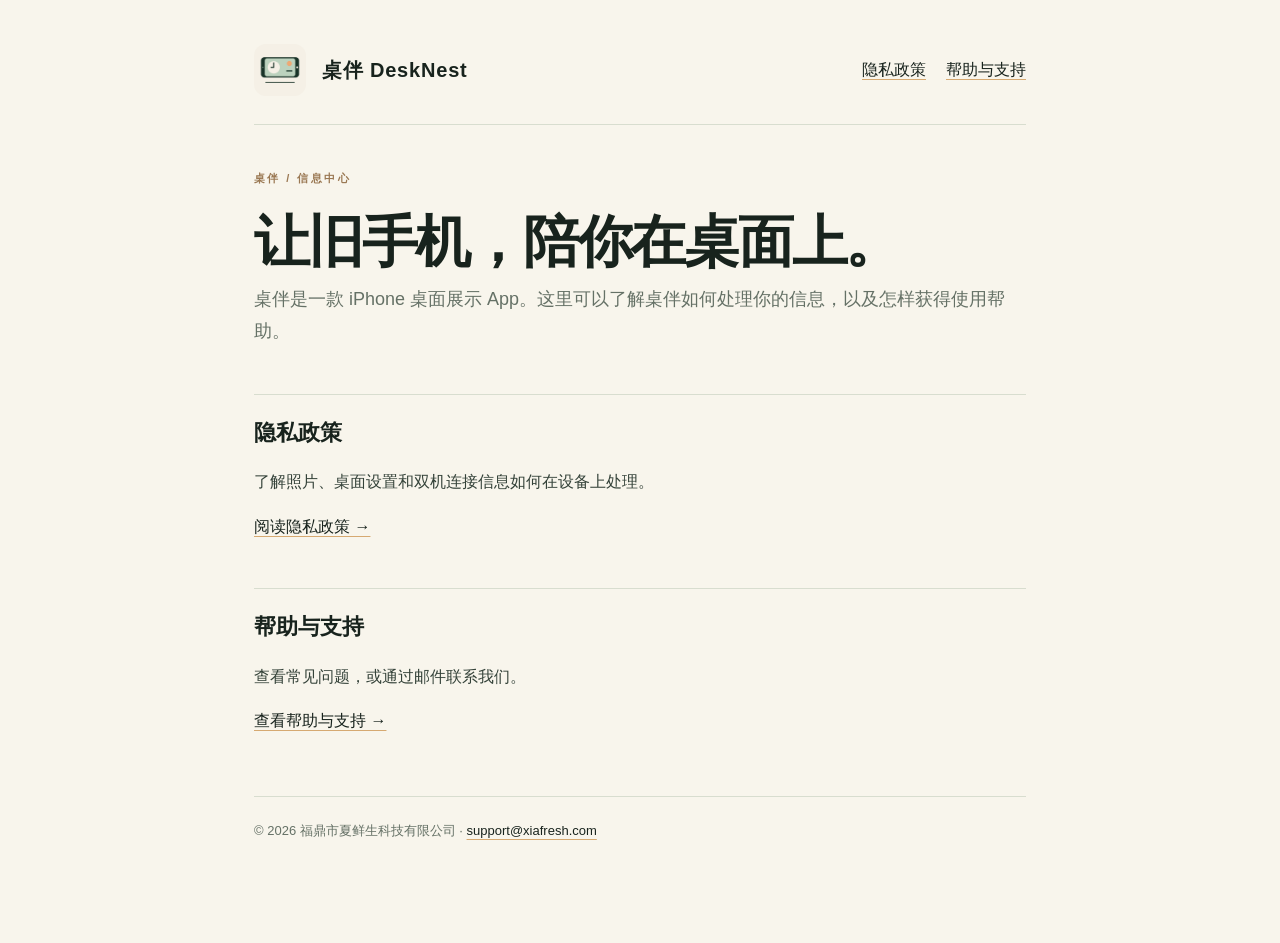
==== index.html @ d16f7873 "Publish DeskNest privacy and support pages" ====
<!doctype html>
<html lang="zh-Hans"><head><meta charset="utf-8"><meta name="viewport" content="width=device-width,initial-scale=1"><meta name="description" content="桌伴 DeskNest 隐私政策与帮助中心。"><meta name="theme-color" content="#f8f5ec"><title>桌伴 DeskNest · 隐私与支持</title><link rel="icon" type="image/png" href="icon-1024.png"><link rel="stylesheet" href="style.css"></head>
<body><main><header><img src="icon-1024.png" alt="桌伴图标"><strong>桌伴 DeskNest</strong><nav><a href="privacy.html">隐私政策</a><a href="support.html">帮助与支持</a></nav></header>
<span class="eyebrow">桌伴 / 信息中心</span><h1>让旧手机，陪你在桌面上。</h1><p class="lead">桌伴是一款 iPhone 桌面展示 App。这里可以了解桌伴如何处理你的信息，以及怎样获得使用帮助。</p>
<h2>隐私政策</h2><p>了解照片、桌面设置和双机连接信息如何在设备上处理。</p><p><a href="privacy.html">阅读隐私政策 →</a></p>
<h2>帮助与支持</h2><p>查看常见问题，或通过邮件联系我们。</p><p><a href="support.html">查看帮助与支持 →</a></p>
<footer>© 2026 福鼎市夏鲜生科技有限公司 · <a href="mailto:support@xiafresh.com">support@xiafresh.com</a></footer></main></body></html>
---- style.css ----
:root { color-scheme: light; --ink:#18231d; --muted:#657166; --paper:#f8f5ec; --line:#d8ddcf; --accent:#d6a971; }
* { box-sizing:border-box; }
html { scroll-behavior:smooth; }
body { margin:0; background:var(--paper); color:var(--ink); font:16px/1.8 -apple-system,BlinkMacSystemFont,"PingFang SC","Microsoft YaHei",sans-serif; -webkit-font-smoothing:antialiased; }
main { max-width:820px; margin:auto; padding:44px 24px 100px; }
header { display:flex; align-items:center; gap:16px; border-bottom:1px solid var(--line); padding-bottom:28px; }
header img { width:52px; height:52px; border-radius:12px; }
header strong { font-size:20px; letter-spacing:.04em; }
nav { margin-left:auto; display:flex; gap:20px; white-space:nowrap; }
a { color:var(--ink); text-decoration-color:var(--accent); text-underline-offset:4px; }
a:hover { color:#8d603c; }
a:focus-visible { outline:3px solid var(--accent); outline-offset:4px; }
.eyebrow { display:inline-block; color:#9a7853; font-size:11px; font-weight:700; letter-spacing:.22em; margin-top:44px; }
h1 { margin:16px 0 8px; font-size:clamp(38px,6vw,56px); line-height:1.2; letter-spacing:-.04em; }
h2 { margin:46px 0 12px; font-size:22px; padding-top:18px; border-top:1px solid var(--line); }
p,li { color:#344239; }
.lead { font-size:18px; color:var(--muted); margin-top:8px; }
.draft { display:inline-block; padding:5px 11px; border:1px solid #a86c42; border-radius:100px; font-size:12px; color:#8d562f; letter-spacing:.08em; margin-top:28px; }
.box { background:#ecede5; border:1px solid #e1e5d9; border-radius:18px; padding:20px 24px; margin:28px 0; }
ul,ol { padding-left:23px; }
footer { color:var(--muted); font-size:13px; border-top:1px solid var(--line); margin-top:60px; padding-top:22px; }
@media (max-width:600px) { header{align-items:flex-start;flex-wrap:wrap;gap:10px} nav{width:100%;margin-left:0;gap:22px;font-size:13px} main{padding-top:24px} .eyebrow{margin-top:32px} h2{font-size:21px} .box{padding:18px 20px} }
@media (prefers-reduced-motion:reduce) { html{scroll-behavior:auto} }
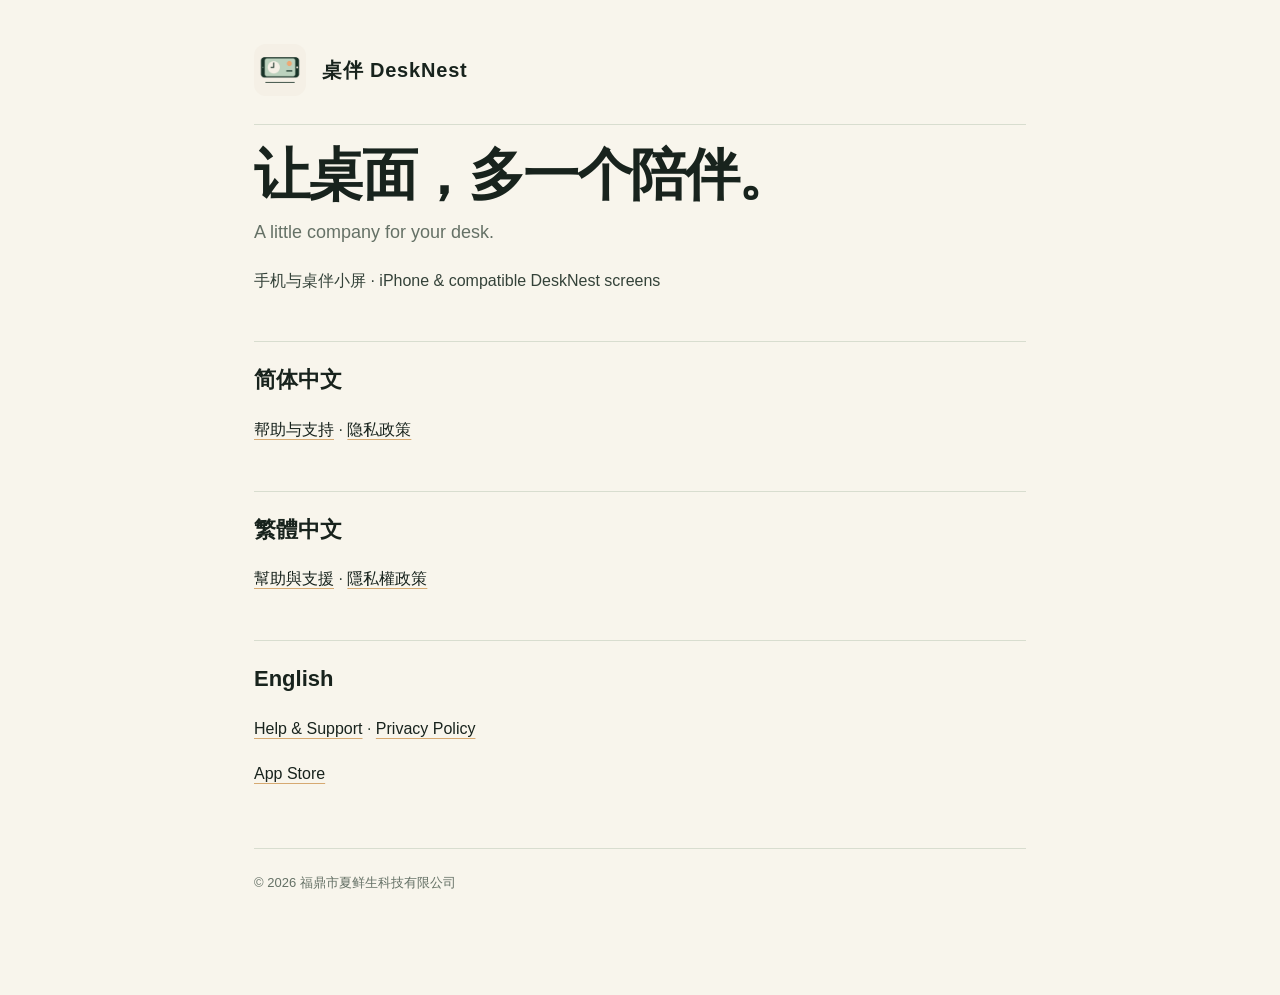
==== commit 988f651a: "Update DeskNest support and privacy for 1.1.0" ====
--- a/index.html
+++ b/index.html
@@ -1,7 +1 @@
-<!doctype html>
-<html lang="zh-Hans"><head><meta charset="utf-8"><meta name="viewport" content="width=device-width,initial-scale=1"><meta name="description" content="桌伴 DeskNest 隐私政策与帮助中心。"><meta name="theme-color" content="#f8f5ec"><title>桌伴 DeskNest · 隐私与支持</title><link rel="icon" type="image/png" href="icon-1024.png"><link rel="stylesheet" href="style.css"></head>
-<body><main><header><img src="icon-1024.png" alt="桌伴图标"><strong>桌伴 DeskNest</strong><nav><a href="privacy.html">隐私政策</a><a href="support.html">帮助与支持</a></nav></header>
-<span class="eyebrow">桌伴 / 信息中心</span><h1>让旧手机，陪你在桌面上。</h1><p class="lead">桌伴是一款 iPhone 桌面展示 App。这里可以了解桌伴如何处理你的信息，以及怎样获得使用帮助。</p>
-<h2>隐私政策</h2><p>了解照片、桌面设置和双机连接信息如何在设备上处理。</p><p><a href="privacy.html">阅读隐私政策 →</a></p>
-<h2>帮助与支持</h2><p>查看常见问题，或通过邮件联系我们。</p><p><a href="support.html">查看帮助与支持 →</a></p>
-<footer>© 2026 福鼎市夏鲜生科技有限公司 · <a href="mailto:support@xiafresh.com">support@xiafresh.com</a></footer></main></body></html>
+<!doctype html><html lang="zh-Hans"><head><meta charset="utf-8"><meta name="viewport" content="width=device-width,initial-scale=1"><title>桌伴 DeskNest</title><link rel="stylesheet" href="style.css"><link rel="icon" href="icon-1024.png"></head><body><main><header><img src="icon-1024.png" alt="DeskNest"><strong>桌伴 DeskNest</strong></header><h1>让桌面，多一个陪伴。</h1><p class="lead">A little company for your desk.</p><p>手机与桌伴小屏 · iPhone & compatible DeskNest screens</p><h2>简体中文</h2><p><a href="support.html">帮助与支持</a> · <a href="privacy.html">隐私政策</a></p><h2>繁體中文</h2><p><a href="support-zh-Hant.html">幫助與支援</a> · <a href="privacy-zh-Hant.html">隱私權政策</a></p><h2>English</h2><p><a href="support-en.html">Help & Support</a> · <a href="privacy-en.html">Privacy Policy</a></p><p><a href="https://apps.apple.com/app/id6815945235">App Store</a></p><footer>© 2026 福鼎市夏鲜生科技有限公司</footer></main></body></html>
